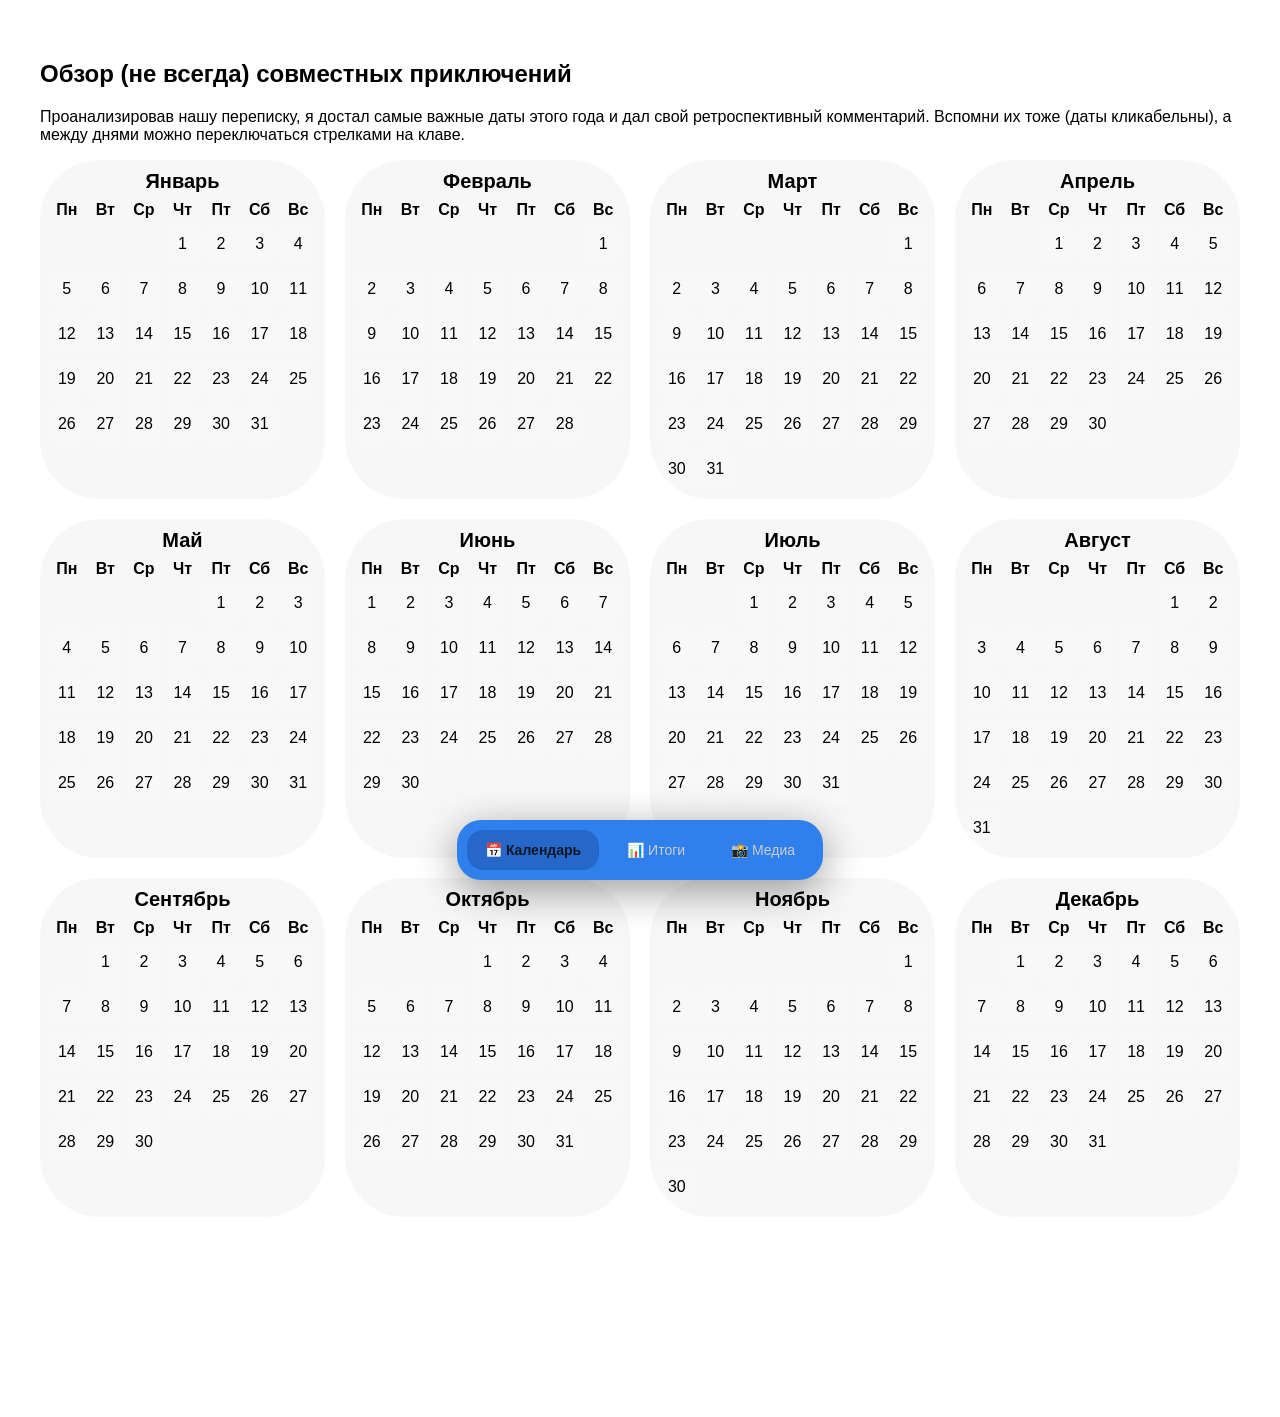
==== greeting.html @ 739af0e9 "Initial commit" ====
<!DOCTYPE html>
<html lang="ru">
<head>
  <meta charset="UTF-8">
  <title>С Новым годом 🎄</title>
  <meta name="viewport" content="width=device-width, initial-scale=1.0">

  <link rel="stylesheet" href="css/style.css">
</head>
<body>

  <!-- Фон -->
  <div class="background"></div>
  <div class="overlay"></div>
  

  <!-- Контент -->
  <div class="page">

    <main class="content">

      <section id="calendar" class="section active">
        <h2>Обзор (не всегда) совместных приключений</h2>
        <p>Проанализировав нашу переписку, я достал самые важные даты этого года и дал свой ретроспективный комментарий. Вспомни их тоже (даты кликабельны), а между днями можно переключаться стрелками на клаве.</p>
        <div id="calendar-grid" class="calendar-grid"></div>
      </section>

      <section id="summary" class="section">
        <h2>Итоги года</h2>

        <div class="carousel">
          <button class="carousel-arrow left"></button>
          <div class="carousel-viewport">
            <div class="carousel-track">


              <div class="carousel-card" data-bg="green.png" data-type="stat">
                  <div class="stat-card">
                    <div class="stat-number" data-target="16698">0</div>
                    <div class="stat-text">Именно столькими сообщениями мы обменялись в тг за этот год!<br> Из них ты отправил 7055, а я 9643.</div>
                  </div>
              </div>

              <div class="carousel-card" data-bg="violet.png" data-type="text">
                <div class="text-card">
                  <p>
                    Дальше позволю себе небольшой аналитический обзор, а как вообще выглядела наша переписка. <br>
                    Начнем, пожалуй, с того как вообще мы коммуницируем друг с другом.
                  </p>
                </div>
              </div>

              <div class="carousel-card" data-bg="red.png" data-type="table">
                <div class="table-card">
                  <table>
                    <tr>
                      <td></td>
                      <td class="cell">Илюха</td>
                      <td class="cell">Витя</td>
                    </tr>
                    <tr>
                      <td>Стикеры</td>
                      <td class="cell">73</td>
                      <td class="cell">40</td>
                    </tr>                    
                    <tr>
                      <td>Фотки</td>
                      <td class="cell">242</td>
                      <td class="cell">347</td>
                    </tr>
                    <tr>
                      <td>Кружочки, шт</td>
                      <td class="cell">5</td>
                      <td class="cell">10</td>
                    </tr>
                    <tr>
                      <td>Кружочки, минуты</td>
                      <td class="cell">0.85</td>
                      <td class="cell">1.5</td>
                    </tr>
                    <tr>
                      <td>Голосовухи, шт</td>
                      <td class="cell">16</td>
                      <td class="cell">66</td>
                    </tr>                    
                    <tr>
                      <td>Голосовухи, мин</td>
                      <td class="cell">26</td>
                      <td class="cell">46</td>
                    </tr>
                  </table>
                </div>
              </div>

            
              <div class="carousel-card" data-bg="violet.png" data-type="text">
                <div class="text-card">
                  <p>
                    А теперь задушимся с анализа текстовых сообщений, как там вообще вопрос обстоит. <br>
                    (Я смотрю на то, что вообще посчитано и думаю "ебать почему я подумал что это интересно")
                  </p>
                </div>
              </div>


              <div class="carousel-card" data-bg="red.png" data-type="table">
                <div class="table-card">
                  <table>
                    <tr>
                      <td></td>
                      <td class="cell">Илюха</td>
                      <td class="cell">Витя</td>
                    </tr>
                    <tr>
                      <td>Средняя длина сообщения, слова</td>
                      <td class="cell">5.05</td>
                      <td class="cell">4.75</td>
                    </tr>  
                    <tr>
                      <td>Медианная длина сообщения, слова</td>
                      <td class="cell">4</td>
                      <td class="cell">4</td>
                    </tr>                    
                    <tr>
                      <td>Всего слов отправлено</td>
                      <td class="cell">35653</td>
                      <td class="cell">45862</td>
                    </tr>
                    <tr>
                      <td>Самое длинное сообщение, слова</td>
                      <td class="cell">177</td>
                      <td class="cell">243</td>
                    </tr>
                  </table>
                </div>
              </div>
              
              <div class="carousel-card" data-bg="violet.png" data-type="text">
                <div class="text-card">
                  <p>
                    Дальше несколько интересных фактов об этом годе 
                  </p>
                </div>
              </div>     
              
              
              <div class="carousel-card" data-bg="green.png" data-type="stat">
                  <div class="stat-card">
                    <div class="stat-number" data-target="11">0</div>
                    <div class="stat-text">Именно столькими кодов от бейдж-бота я нашел у нас в переписке</div>
                  </div>
              </div>       

              <div class="carousel-card" data-bg="green.png" data-type="stat">
                  <div class="stat-card">
                    <div class="stat-number" data-target="0">0</div>
                    <div class="stat-text">Именно столько походов вместе на йогу, на прогулку с Муляевичем, на скалодром и в поход с Тырчем я насчитал суммарно. МАЛОВАТО</div>
                  </div>
              </div>
              <div class="carousel-card" data-bg="violet.png" data-type="text">
                <div class="text-card">
                  <p>
                    Ну и напоследок немного хохм с визуальными данными. Я уже устал думать о дизайне, поэтому тут Уродск чистой воды, только функциональность. </br> 
                    Если что графики про общее количество сообщений к конкретной дате и карта самых частых слов
                  </p>
                </div>
              </div>  
              <div class="carousel-card"
                data-type="gif"
                data-played="false"
                data-bg="green.png">

              <div class="gif-card">
                <video
                  class="gif-video"
                  src="media/videos/gifs/plt.mp4"
                  muted
                  playsinline
                  preload="auto">
                </video>
              </div>

              </div>
              <div class="carousel-card"
                data-type="gif"
                data-played="false"
                data-bg="green.png">

              <div class="gif-card">
                <video
                  class="gif-video"
                  src="media/videos/gifs/wordcloud.mp4"
                  muted
                  playsinline
                  preload="auto">
                </video>
              </div>

              </div>
              </div>

            </div>
          </div>


          <button class="carousel-arrow right"></button>
          <div class="carousel-dots"></div>
        </div>

      </section>


    <section id="media" class="section">
        <h2>Медиа</h2>
        <p>Здесь будут фото и видео</p>
    </section>

    </main>


  </div>

<nav class="bottom-nav">
<button class="nav-item active" data-target="calendar">📅 Календарь</button>
<button class="nav-item" data-target="summary">📊 Итоги</button>
<button class="nav-item" data-target="media">📸 Медиа</button>
</nav>

<script src="js/navigation.js"></script>
<script src="js/calendar.js"></script>
<script src="js/carousel.js"></script>

<div id="modal-overlay" class="modal-overlay">
  <div class="modal-tooltip">

    <div class="modal-header">
      <span id="modal-date"></span>
    </div>

    <div id="modal-content"></div>

    <button class="modal-close">×</button>
  </div>
</div>

</body>
</html>
---- css/style.css ----
.page {
  display: flex;
  min-height: auto; /* вместо 100vh */
  align-items: flex-start; /* контент сверху */
  font-family: "SF Pro Text", "SF Pro Icons", "Helvetica Neue", "Helvetica", "Arial", sans-serif;
}

.sidebar {
  width: 200px;
  padding: 20px;
  background: rgba(0, 0, 0, 0.4);
  backdrop-filter: blur(6px);
  position: sticky;
  top: 0;
  height: auto;
}

.sidebar h3 {
  margin-top: 0;
}

.sidebar ul {
  list-style: none;
  padding: 0;
}

.sidebar li {
  margin-bottom: 10px;
}

.sidebar a {
  color: #ffcc00;
  text-decoration: none;
}

.sidebar a:hover {
  text-decoration: underline;
}

.content {
  flex: 1;
  padding: 40px;
}

.section {
  margin-bottom: 80px;
}

/* ===== КАЛЕНДАРЬ ===== */

.day {
  display: flex;
  justify-content: center;
  align-items: center;
  text-align: center;
  min-height: 30px;
  padding: 5px 0;
  position: relative;
  background: rgba(255, 255, 255, 0.15);
  color: black
}

.day.special {
  background: rgb(101, 178, 255);
  border-radius: 75%; /* круг */
  width: 40px;
  height: 30px;
  margin: 0 auto; /* центрируем в ячейке */
  display: flex;
  justify-content: center;
  align-items: center;
  cursor: pointer;
  color: black;
}

.day.special:hover {
  background: rgb(33, 128, 223);
}

.tooltip {
  position: absolute;
  bottom: 110%;
  left: 50%;
  transform: translateX(-50%);
  background: black;
  padding: 8px 10px;
  border-radius: 6px;
  font-size: 12px;
  white-space: nowrap;
  display: none;
}

/* Сетка месяцев */
.calendar-grid {
  display: grid;
  grid-template-columns: repeat(4, 1fr);
  grid-template-rows: repeat(3, auto);
  gap: 20px;
}

/* Блок одного месяца */
.month {
  background: rgba(245, 245, 247, .8);
  border-radius: 60px;
  padding: 10px;
}

/* Название месяца */
.month h3 {
  text-align: center;
  margin: 0 0 10px 0;
  color: black
}

.month-caption {
  width: 100%;         /* 👈 та же ширина, что и сетка */
  text-align: center;  /* 👈 текст по центру */
  font-weight: bold;
  font-size: 20px;
  margin-bottom: 8px;
  color: black;
}

/* Сетка дней недели и дней */
.days-grid {
  display: grid;
  grid-template-columns: repeat(7, 1fr);
  gap: 5px;
}

/* Заголовки дней недели */
.day-name {
  text-align: center;
  font-weight: bold;
}

/* День месяца */
.day {
  text-align: center;
  padding: 5px 0;
  border-radius: 5px;
  background: rgba(255,255,255,0.15);
  position: relative;
  min-height: 30px;
}

/* Затемнение + блюр */
.modal-overlay {
  position: fixed;
  inset: 0;
  background: rgba(0, 0, 0, 0.4);
  backdrop-filter: blur(6px); /* 🔥 блюр */
  display: none;
  align-items: center;
  justify-content: center;
  z-index: 1000;
}

/* Сам tooltip */
.modal-tooltip {
  background: rgba(245, 245, 247, 0.9);
  color: rgba(20, 20, 20);
  width: 33vw;              /* 👈 срединная треть экрана */
  max-width: 840px;
  min-width: 560px;
  padding: 24px 28px;
  border-radius: 16px;
  font-size: 32px;
  line-height: 1.5;
  position: relative;
  box-shadow: 0 20px 60px rgba(0,0,0,0.6);
  animation: modalFadeIn 0.25s ease;
}

/* Текст внутри */
#modal-content {
  text-align: center;
}

/* Кнопка закрытия */
.modal-close {
  position: absolute;
  top: 10px;
  right: 14px;
  background: none;
  border: none;
  color: black;
  font-size: 26px;
  cursor: pointer;
}

/* Анимация */
@keyframes modalFadeIn {
  from {
    opacity: 0;
    transform: translateY(20px) scale(0.95);
  }
  to {
    opacity: 1;
    transform: translateY(0) scale(1);
  }
}

/* Контент */
.content {
  padding-bottom: 120px; /* место под нижнюю навигацию */
}

/* Секции */
.section {
  opacity: 0;
  transform: translateY(20px);
  pointer-events: none;
  transition: opacity 0.4s ease, transform 0.4s ease;
  display: none;
}

.section.active {
  display: block;
  opacity: 1;
  transform: translateY(0);
  pointer-events: auto;
}

/* Нижняя навигация */
.bottom-nav {
  position: fixed;
  bottom: 20px;
  left: 50%;
  transform: translateX(-50%);
  background: #2F80ED;
  backdrop-filter: blur(8px);
  border-radius: 24px;
  padding: 10px;
  display: flex;
  gap: 10px;
  z-index: 1000;
  box-shadow: 0 10px 40px rgba(0,0,0,0.4);
}

/* Кнопки */
.nav-item {
  background: transparent;
  border: none;
  color: #ccc;
  padding: 12px 18px;
  border-radius: 16px;
  font-size: 14px;
  cursor: pointer;
  transition: background 0.3s, color 0.3s;
}

.nav-item:hover {
  background: rgba(255,255,255,0.1);
}

/* Активная вкладка */
.nav-item.active {
  background: #2568C9;
  color: #101828;
  font-weight: bold;
}

.modal-header {
  display: flex;
  justify-content: space-between;
  align-items: center;
  font-size: 14px;
  color: black;
  margin-bottom: 12px;
}


/* ===== КАРУСЕЛЬ ===== */


.carousel {
  position: relative;
  width: 100%;
  height: 70vh;
  display: flex;
  align-items: center;
  justify-content: center;
}

/* ОКНО — режет всё лишнее */
.carousel-viewport {
  width: 100vw;
  overflow: hidden;     /* ← ГЛАВНЫЙ ФИКС */
  display: flex;
  /* justify-content: center; */
}

/* ЛЕНТА */
.carousel-track {
  display: flex;
  gap: 40px;
  transition: transform 0.6s ease;
  will-change: transform;
  justify-content: flex-start;
  margin: 0;
  padding: 0;
}


.carousel-track-container {
  overflow: hidden;
  width: 100%;
  display: flex;
  justify-content: center;
}


.carousel-card {
  width: 30vw;
  min-width: 750px;
  height: 500px;
  border-radius: 20px;
  padding: 20px;
  color: white;
  background-size: cover;
  background-position: center;
  position: relative;
  overflow: hidden;
  transform: scale(0.8);
  filter: blur(4px);
  opacity: 0.6;
  transition: transform 0.6s ease, filter 0.6s ease, opacity 0.6s ease;
}


.carousel-card.active {
  transform: scale(1);
  filter: blur(0);
  opacity: 1;
}

/* Стрелки */
.carousel-arrow {
  position: absolute;
  top: 50%;
  transform: translateY(-50%);
  background: none;
  border: none;
  color: #ffcc00;
  font-size: 32px;
  cursor: pointer;
  z-index: 10;
}

.carousel-arrow.left { left: 20px; }
.carousel-arrow.right { right: 20px; }



.carousel-dots {
  position: fixed;
  bottom: 20px;

  left: 50%;
  transform: translateX(-65%);

  display: flex;
  gap: 10px;

}

.carousel-dot {
  width: 10px;
  height: 10px;
  background: #777;
  border-radius: 50%;
  transition: background 0.3s, transform 0.3s;
}

.carousel-dot.active {
  background: #2F80ED;
  transform: scale(1.3);
}

.stat-card {
  display: flex;
  flex-direction: column;
  justify-content: center;
  align-items: center;
  height: 100%;
  color: white;
}

.stat-number {
  font-size: 3em;
  font-weight: bold;
  margin-bottom: 10px;
}

.stat-text {
  font-size: 1.5em;
  text-align: center;
}


.text-card {
  height: 100%;
  display: flex;
  align-items: center;
  justify-content: center;
}

.text-card p {
  color: white;
  font-size: 1.5rem;
  line-height: 1.6;
  text-align: center;
  max-width: 80%;
  opacity: 0;
  transform: translateY(20px);
  transition: opacity 0.6s ease, transform 0.6s ease;
}

/* когда карточка активна */
.carousel-card.active .text-card p {
  opacity: 1;
  transform: translateY(0);
}

.table-card {
  height: 100%;
  display: flex;
  align-items: center;
  justify-content: center;
}

.table-card table {
  border-collapse: collapse;
  color: white;
  font-size: 1.1rem;
}

.table-card td {
  padding: 12px 20px;
}

.table-card .cell {
  opacity: 0;
  transform: scale(0.8);
  transition: opacity 0.4s ease, transform 0.4s ease;
}

.table-card .cell.visible {
  opacity: 1;
  transform: scale(1);
}


html, body {
  margin: 0;
  padding: 0;
  overflow-x: hidden;
}

.gif-card {
  width: 100%;
  height: 100%;
  display: flex;
  align-items: center;
  justify-content: center;
}

.gif-video {
  width: 100%;
  height: 100%;
  object-fit: contain; /* или cover */
  border-radius: 20px;
}

.carousel-card.active .gif-video {
  animation: fadeIn 0.5s ease;
}

@keyframes fadeIn {
  from { opacity: 0; }
  to { opacity: 1; }
}
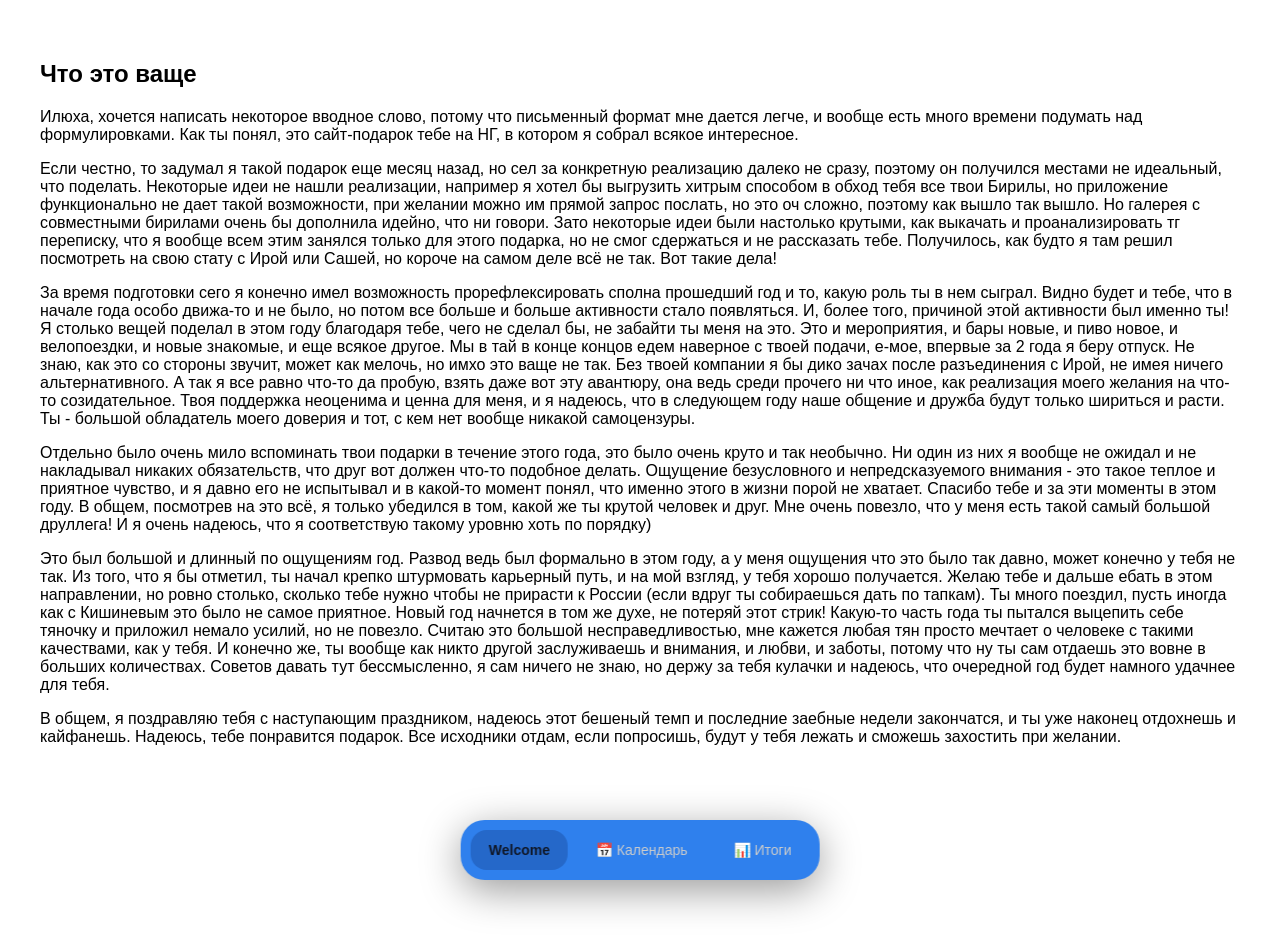
==== commit 571e154e: "fix" ====
--- a/greeting.html
+++ b/greeting.html
@@ -21,7 +21,17 @@
 
     <main class="content">
 
-      <section id="calendar" class="section active">
+      <section id="welcome" class="section active">
+        <h2>Что это ваще</h2>
+        <p>Илюха, хочется написать некоторое вводное слово, потому что письменный формат мне дается легче, и вообще есть много времени подумать над формулировками. Как ты понял, это сайт-подарок тебе на НГ, в котором я собрал всякое интересное.</p>
+        <p>Если честно, то задумал я такой подарок еще месяц назад, но сел за конкретную реализацию далеко не сразу, поэтому он получился местами не идеальный, что поделать. Некоторые идеи не нашли реализации, например я хотел бы выгрузить хитрым способом в обход тебя все твои Бирилы, но приложение функционально не дает такой возможности, при желании можно им прямой запрос послать, но это оч сложно, поэтому как вышло так вышло. Но галерея с совместными бирилами очень бы дополнила идейно, что ни говори. Зато некоторые идеи были настолько крутыми, как выкачать и проанализировать тг переписку, что я вообще всем этим занялся только для этого подарка, но не смог сдержаться и не рассказать тебе. Получилось, как будто я там решил посмотреть на свою стату с Ирой или Сашей, но короче на самом деле всё не так. Вот такие дела!</p>
+        <p>За время подготовки сего я конечно имел возможность прорефлексировать сполна прошедший год и то, какую роль ты в нем сыграл. Видно будет и тебе, что в начале года особо движа-то и не было, но потом все больше и больше активности стало появляться. И, более того, причиной этой активности был именно ты! Я столько вещей поделал в этом году благодаря тебе, чего не сделал бы, не забайти ты меня на это. Это и мероприятия, и бары новые, и пиво новое, и велопоездки, и новые знакомые, и еще всякое другое. Мы в тай в конце концов едем наверное с твоей подачи, е-мое, впервые за 2 года я беру отпуск. Не знаю, как это со стороны звучит, может как мелочь, но имхо это ваще не так. Без твоей компании я бы дико зачах после разъединения с Ирой, не имея ничего альтернативного. А так я все равно что-то да пробую, взять даже вот эту авантюру, она ведь среди прочего ни что иное, как реализация моего желания на что-то созидательное. Твоя поддержка неоценима и ценна для меня, и я надеюсь, что в следующем году наше общение и дружба будут только шириться и расти. Ты - большой обладатель моего доверия и тот, с кем нет вообще никакой самоцензуры.</p>
+        <p>Отдельно было очень мило вспоминать твои подарки в течение этого года, это было очень круто и так необычно. Ни один из них я вообще не ожидал и не накладывал никаких обязательств, что друг вот должен что-то подобное делать. Ощущение безусловного и непредсказуемого внимания - это такое теплое и приятное чувство, и я давно его не испытывал и в какой-то момент понял, что именно этого в жизни порой не хватает. Спасибо тебе и за эти моменты в этом году. В общем, посмотрев на это всё, я только убедился в том, какой же ты крутой человек и друг. Мне очень повезло, что у меня есть такой самый большой друллега! И я очень надеюсь, что я соответствую такому уровню хоть по порядку)</p>
+        <p>Это был большой и длинный по ощущениям год. Развод ведь был формально в этом году, а у меня ощущения что это было так давно, может конечно у тебя не так. Из того, что я бы отметил, ты начал крепко штурмовать карьерный путь, и на мой взгляд, у тебя хорошо получается. Желаю тебе и дальше ебать в этом направлении, но ровно столько, сколько тебе нужно чтобы не прирасти к России (если вдруг ты собираешься дать по тапкам). Ты много поездил, пусть иногда как с Кишиневым это было не самое приятное. Новый год начнется в том же духе, не потеряй этот стрик! Какую-то часть года ты пытался выцепить себе тяночку и приложил немало усилий, но не повезло. Считаю это большой несправедливостью, мне кажется любая тян просто мечтает о человеке с такими качествами, как у тебя. И конечно же, ты вообще как никто другой заслуживаешь и внимания, и любви, и заботы, потому что ну ты сам отдаешь это вовне в больших количествах. Советов давать тут бессмысленно, я сам ничего не знаю, но держу за тебя кулачки и надеюсь, что очередной год будет намного удачнее для тебя.</p>
+        <p>В общем, я поздравляю тебя с наступающим праздником, надеюсь этот бешеный темп и последние заебные недели закончатся, и ты уже наконец отдохнешь и кайфанешь. Надеюсь, тебе понравится подарок. Все исходники отдам, если попросишь, будут у тебя лежать и сможешь захостить при желании.</p>
+      </section>
+
+      <section id="calendar" class="section">
         <h2>Обзор (не всегда) совместных приключений</h2>
         <p>Проанализировав нашу переписку, я достал самые важные даты этого года и дал свой ретроспективный комментарий. Вспомни их тоже (даты кликабельны), а между днями можно переключаться стрелками на клаве.</p>
         <div id="calendar-grid" class="calendar-grid"></div>
@@ -95,7 +105,7 @@
               </div>
 
             
-              <div class="carousel-card" data-bg="violet.png" data-type="text">
+              <div class="carousel-card" data-bg="teal.png" data-type="text">
                 <div class="text-card">
                   <p>
                     А теперь задушимся с анализа текстовых сообщений, как там вообще вопрос обстоит. <br>
@@ -153,13 +163,13 @@
                   </div>
               </div>       
 
-              <div class="carousel-card" data-bg="green.png" data-type="stat">
+              <div class="carousel-card" data-bg="teal.png" data-type="stat">
                   <div class="stat-card">
                     <div class="stat-number" data-target="0">0</div>
                     <div class="stat-text">Именно столько походов вместе на йогу, на прогулку с Муляевичем, на скалодром и в поход с Тырчем я насчитал суммарно. МАЛОВАТО</div>
                   </div>
               </div>
-              <div class="carousel-card" data-bg="violet.png" data-type="text">
+              <div class="carousel-card" data-bg="red.png" data-type="text">
                 <div class="text-card">
                   <p>
                     Ну и напоследок немного хохм с визуальными данными. Я уже устал думать о дизайне, поэтому тут Уродск чистой воды, только функциональность. </br> 
@@ -170,7 +180,7 @@
               <div class="carousel-card"
                 data-type="gif"
                 data-played="false"
-                data-bg="green.png">
+                data-bg="yellow.png">
 
               <div class="gif-card">
                 <video
@@ -186,7 +196,7 @@
               <div class="carousel-card"
                 data-type="gif"
                 data-played="false"
-                data-bg="green.png">
+                data-bg="yellow.png">
 
               <div class="gif-card">
                 <video
@@ -211,21 +221,15 @@
 
       </section>
 
-
-    <section id="media" class="section">
-        <h2>Медиа</h2>
-        <p>Здесь будут фото и видео</p>
-    </section>
-
     </main>
 
 
   </div>
 
 <nav class="bottom-nav">
-<button class="nav-item active" data-target="calendar">📅 Календарь</button>
+<button class="nav-item active" data-target="media">Welcome</button>
+<button class="nav-item" data-target="calendar">📅 Календарь</button>
 <button class="nav-item" data-target="summary">📊 Итоги</button>
-<button class="nav-item" data-target="media">📸 Медиа</button>
 </nav>
 
 <script src="js/navigation.js"></script>
